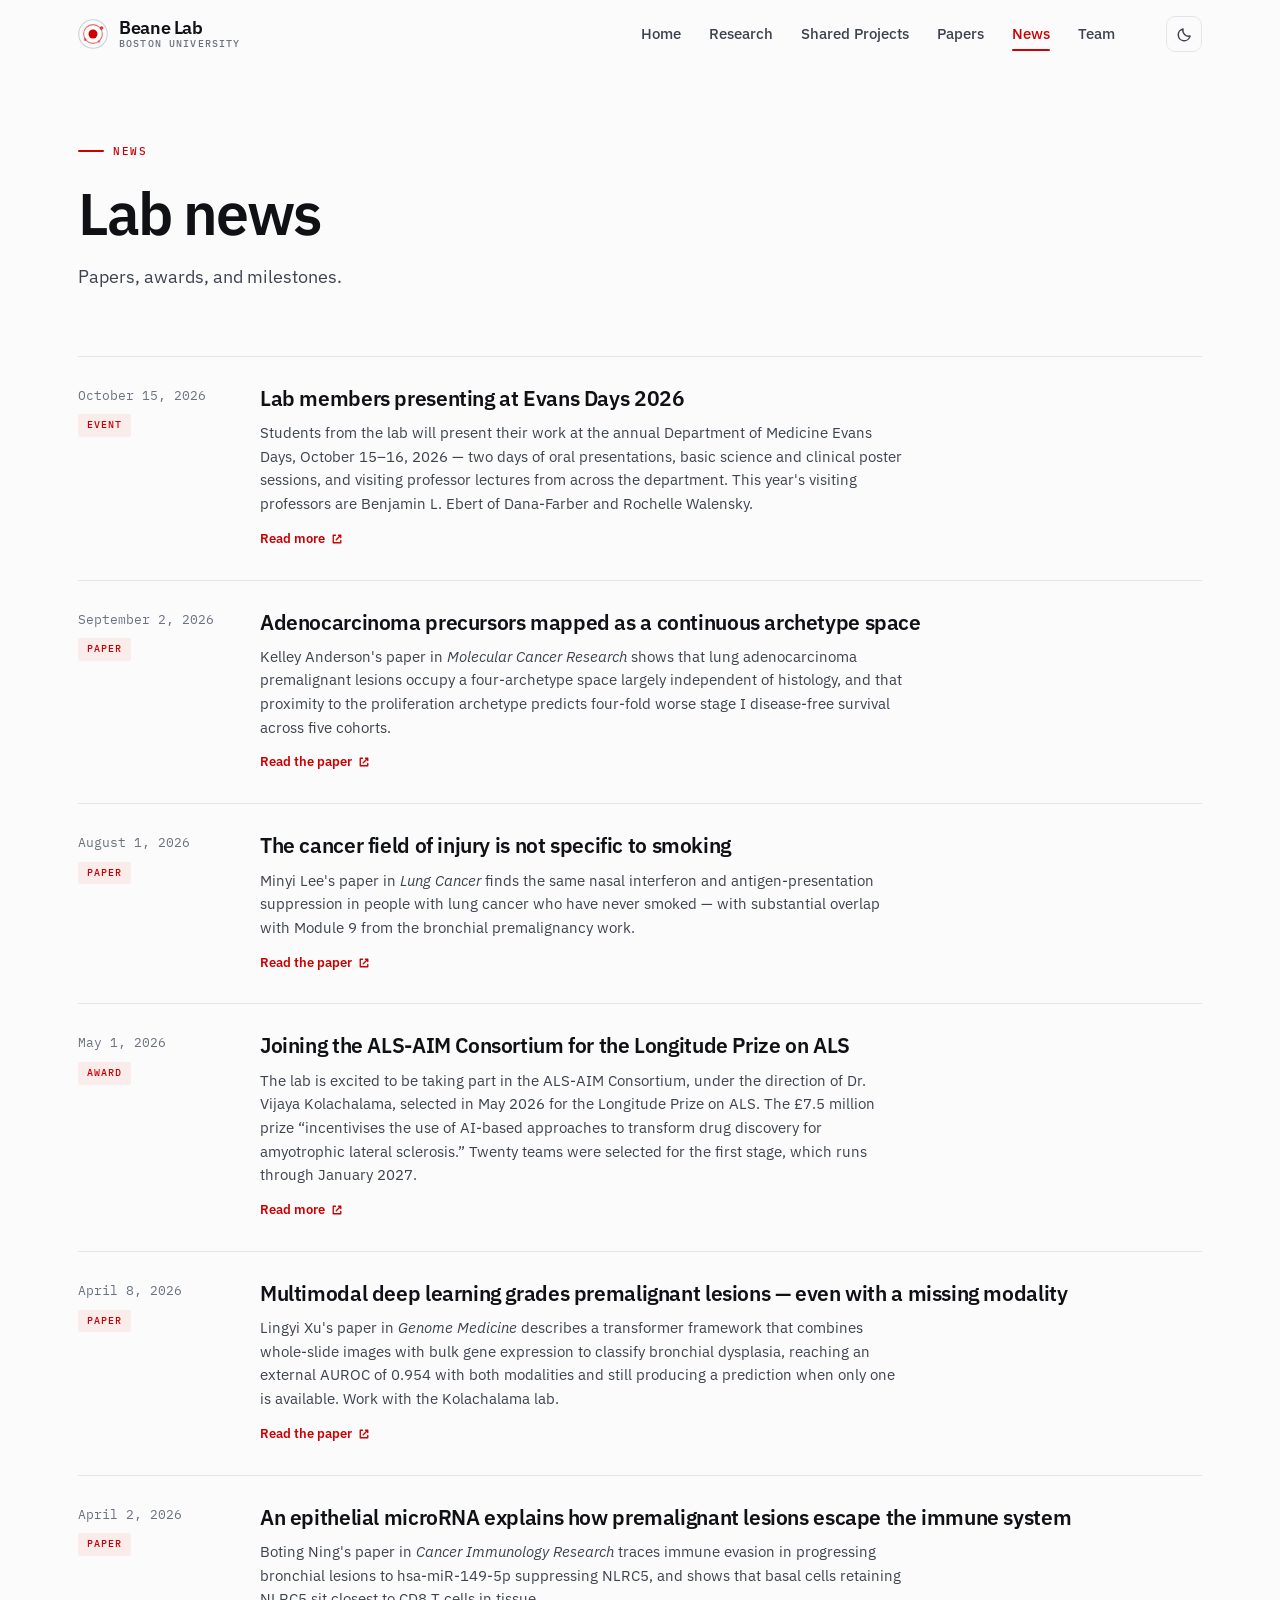
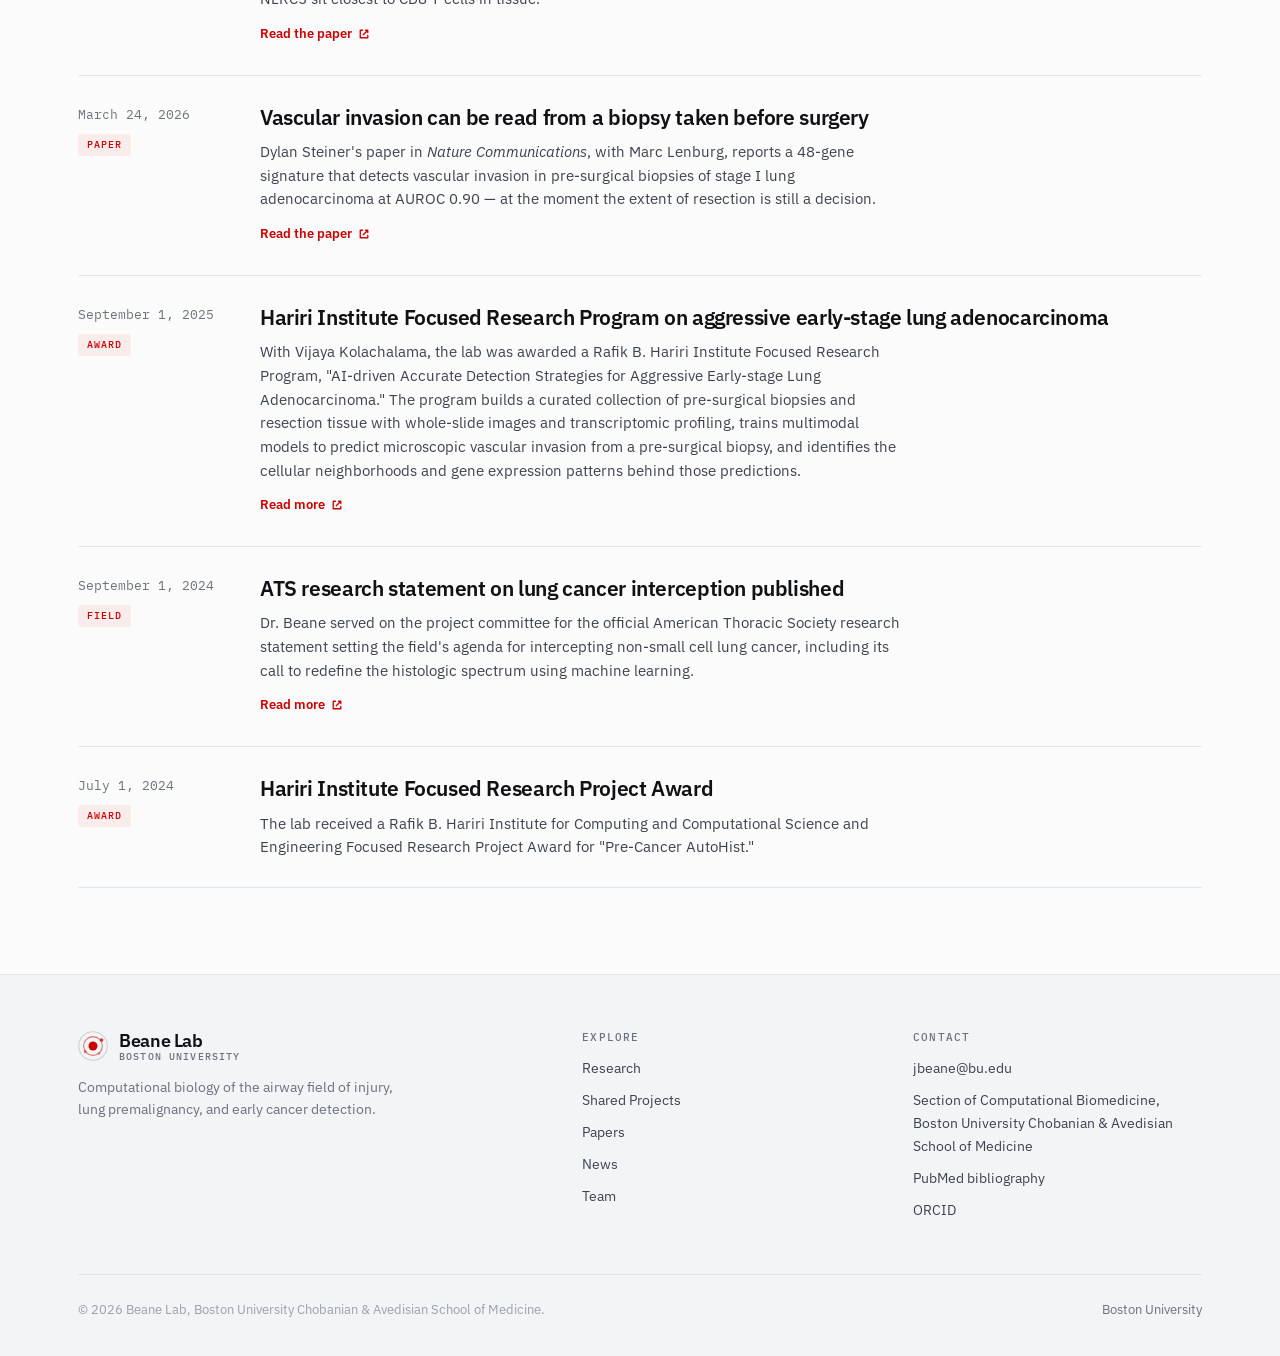
==== news.html @ b396442c "Initial Beane Lab website Static site: six pages (Home, Research, Shared Projects, Papers, News, Tea" ====
<!doctype html>
<html lang="en">
<head>
<meta charset="utf-8">
<meta name="viewport" content="width=device-width, initial-scale=1">
<title>News — Beane Lab</title>
<meta name="description" content="Papers, awards, and milestones from the Beane Lab at Boston University.">
<meta name="author" content="Jennifer Beane">
<meta property="og:title" content="News — Beane Lab">
<meta property="og:description" content="Papers, awards, and milestones from the Beane Lab at Boston University.">
<meta property="og:type" content="website">
<link rel="icon" href="data:image/svg+xml,%3Csvg xmlns='http://www.w3.org/2000/svg' viewBox='0 0 40 40'%3E%3Ccircle cx='20' cy='20' r='19' fill='%23CC0000'/%3E%3Ccircle cx='20' cy='20' r='9' fill='%23fff'/%3E%3C/svg%3E">
<link rel="preconnect" href="https://fonts.googleapis.com">
<link rel="preconnect" href="https://fonts.gstatic.com" crossorigin>
<link href="https://fonts.googleapis.com/css2?family=IBM+Plex+Mono:wght@400;500&family=IBM+Plex+Sans:ital,wght@0,400;0,500;0,600;0,700;1,400;1,600&display=swap" rel="stylesheet">
<link rel="stylesheet" href="assets/css/site.css">
<script>
/* set theme before first paint so there is no flash */
(function(){try{var t=localStorage.getItem('beane-theme');if(t==='dark'||t==='light')document.documentElement.setAttribute('data-theme',t);}catch(e){}})();
</script>
</head>
<body>
<main id="main" data-page="news"></main>
<script src="assets/js/data-site.js"></script>
<script src="assets/js/data-papers.js"></script>
<script src="assets/js/site.js"></script>
</body>
</html>
---- assets/css/site.css ----
/* ============================================================
   Beane Lab — stylesheet
   Boston University palette: BU Red #CC0000, Black #2D2926
   ============================================================ */

/* ---------- tokens ---------- */
:root {
  --paper:        #FBFBFC;
  --paper-2:      #F3F4F6;
  --paper-3:      #E6E8EB;
  --card:         #FFFFFF;
  --ink:          #0F1115;
  --ink-2:        #3D434D;
  --ink-3:        #6B727D;
  --ink-4:        #9AA1AB;
  --rule:         #E3E6E9;
  --rule-2:       #CBD0D6;

  --red:          #CC0000;
  --red-soft:     #FBECEC;
  --red-deep:     #A30000;
  --on-red:       #FFFFFF;

  --c-campbell:   #7340B8;
  --c-burks:      #44586E;
  --c-spira:      #1E5F79;
  --c-billatos:   #5A7A1E;
  --c-kola:       #2563C4;
  --c-mazzilli:   #0E7C6B;
  --c-lenburg:    #B4690E;
  --c-varelas:    #B02A7A;

  --font-display: 'IBM Plex Sans', -apple-system, BlinkMacSystemFont, 'Segoe UI', Helvetica, Arial, sans-serif;
  --font-body:    'IBM Plex Sans', -apple-system, BlinkMacSystemFont, 'Segoe UI', Helvetica, Arial, sans-serif;
  --font-mono:    'IBM Plex Mono', ui-monospace, 'SF Mono', Menlo, Consolas, monospace;

  --maxw:         1180px;
  --maxw-text:    680px;
  --radius:       3px;
  --radius-sm:    2px;

  --shadow-1: 0 1px 1px rgba(15,17,21,.04);
  --shadow-2: 0 1px 2px rgba(15,17,21,.06), 0 6px 18px rgba(15,17,21,.06);
  --shadow-3: 0 2px 6px rgba(15,17,21,.08), 0 18px 44px rgba(15,17,21,.10);

  --ease: cubic-bezier(.22,.61,.36,1);
}

:root:not([data-theme="light"]) {
  color-scheme: light;
}

@media (prefers-color-scheme: dark) {
  :root:not([data-theme="light"]) {
    --paper:    #0D0F12;
    --paper-2:  #14171B;
    --paper-3:  #1D2127;
    --card:     #13161A;
    --ink:      #EDEFF2;
    --ink-2:    #B4BAC3;
    --ink-3:    #858C96;
    --ink-4:    #5D646D;
    --rule:     #23272D;
    --rule-2:   #333941;

    --red:      #FF5A4D;
    --red-soft: #2A1513;
    --red-deep: #FF8578;
    --on-red:   #0D0F12;

    --c-campbell: #B695E8;
    --c-burks:    #9DB2C9;
    --c-spira:    #6FB3CE;
    --c-billatos: #A5C65A;
    --c-mazzilli: #3FC4AC;
    --c-kola:     #7FA6F5;
    --c-lenburg:  #E0A24A;
    --c-varelas:  #F07CB8;

    --shadow-1: 0 1px 2px rgba(0,0,0,.4), 0 2px 8px rgba(0,0,0,.3);
    --shadow-2: 0 2px 4px rgba(0,0,0,.45), 0 12px 32px rgba(0,0,0,.4);
    --shadow-3: 0 4px 10px rgba(0,0,0,.5), 0 24px 56px rgba(0,0,0,.5);
    color-scheme: dark;
  }
}

:root[data-theme="dark"] {
  --paper:    #0D0F12;
  --paper-2:  #14171B;
  --paper-3:  #1D2127;
  --card:     #13161A;
  --ink:      #EDEFF2;
  --ink-2:    #B4BAC3;
  --ink-3:    #858C96;
  --ink-4:    #5D646D;
  --rule:     #23272D;
  --rule-2:   #333941;
  --red:      #FF5A4D;
  --red-soft: #2A1513;
  --red-deep: #FF8578;
  --on-red:   #0D0F12;
  --c-campbell: #B695E8;
    --c-burks:    #9DB2C9;
    --c-spira:    #6FB3CE;
    --c-billatos: #A5C65A;
    --c-mazzilli: #3FC4AC;
  --c-kola:     #7FA6F5;
  --c-lenburg:  #E0A24A;
  --c-varelas:  #F07CB8;
  --shadow-1: 0 1px 2px rgba(0,0,0,.4), 0 2px 8px rgba(0,0,0,.3);
  --shadow-2: 0 2px 4px rgba(0,0,0,.45), 0 12px 32px rgba(0,0,0,.4);
  --shadow-3: 0 4px 10px rgba(0,0,0,.5), 0 24px 56px rgba(0,0,0,.5);
  color-scheme: dark;
}

/* ---------- reset ---------- */
*, *::before, *::after { box-sizing: border-box; }
html { -webkit-text-size-adjust: 100%; scroll-behavior: smooth; }
@media (prefers-reduced-motion: reduce) {
  html { scroll-behavior: auto; }
  *, *::before, *::after { animation-duration: .01ms !important; transition-duration: .01ms !important; }
}
body {
  margin: 0;
  background: var(--paper);
  color: var(--ink);
  font-family: var(--font-body);
  font-size: 16px;
  line-height: 1.65;
  -webkit-font-smoothing: antialiased;
  text-rendering: optimizeLegibility;
  overflow-x: hidden;
}
img { max-width: 100%; display: block; }
a { color: inherit; }
h1,h2,h3,h4 { margin: 0; font-weight: 600; line-height: 1.15; letter-spacing: -.015em; }
p { margin: 0 0 1em; }
::selection { background: var(--red); color: var(--on-red); }

.wrap { max-width: var(--maxw); margin: 0 auto; padding: 0 28px; }
@media (max-width: 640px) { .wrap { padding: 0 20px; } }

.skip {
  position: absolute; left: -9999px; top: 0; z-index: 999;
  background: var(--red); color: var(--on-red); padding: 12px 20px; border-radius: 0 0 8px 0;
}
.skip:focus { left: 0; }

/* ============================================================
   HEADER
   ============================================================ */
.site-head {
  position: sticky; top: 0; z-index: 100;
  background: color-mix(in srgb, var(--paper) 86%, transparent);
  backdrop-filter: saturate(1.6) blur(14px);
  -webkit-backdrop-filter: saturate(1.6) blur(14px);
  border-bottom: 1px solid transparent;
  transition: border-color .25s var(--ease), background .25s var(--ease);
}
.site-head.stuck { border-bottom-color: var(--rule); }
.head-in {
  max-width: var(--maxw); margin: 0 auto; padding: 0 28px;
  height: 68px; display: flex; align-items: center; gap: 28px;
}
@media (max-width: 640px) { .head-in { padding: 0 20px; height: 60px; } }

.brand { display: flex; align-items: center; gap: 11px; text-decoration: none; flex-shrink: 0; }
.brand-mark {
  width: 30px; height: 30px; flex-shrink: 0;
}
.brand-txt { display: flex; flex-direction: column; line-height: 1.1; }
.brand-txt b {
  font-family: var(--font-display); font-weight: 600; font-size: 18px;
  letter-spacing: -.02em; color: var(--ink);
}
.brand-txt span {
  font-family: var(--font-mono);
  font-size: 9.5px; letter-spacing: .12em; text-transform: uppercase;
  color: var(--ink-3); font-weight: 500; margin-top: 1px;
}

.nav { display: flex; gap: 2px; margin-left: auto; align-items: center; }
.nav a {
  text-decoration: none; color: var(--ink-2); font-size: 14.5px; font-weight: 500;
  padding: 8px 13px; border-radius: 7px; position: relative;
  transition: color .18s var(--ease), background .18s var(--ease);
}
.nav a:hover { color: var(--ink); background: var(--paper-2); }
.nav a.on { color: var(--red); }
.nav a.on::after {
  content: ''; position: absolute; left: 13px; right: 13px; bottom: 3px;
  height: 2px; background: var(--red); border-radius: 2px;
}

.head-tools { display: flex; align-items: center; gap: 6px; margin-left: 10px; }
.icon-btn {
  width: 36px; height: 36px; display: grid; place-items: center;
  border: 1px solid var(--rule); background: transparent; color: var(--ink-2);
  border-radius: 9px; cursor: pointer; padding: 0;
  transition: all .18s var(--ease);
}
.icon-btn:hover { border-color: var(--rule-2); color: var(--ink); background: var(--paper-2); }
.icon-btn svg { width: 17px; height: 17px; }
.nav-toggle { display: none; }

@media (max-width: 860px) {
  .nav {
    position: fixed; inset: 60px 0 auto 0;
    flex-direction: column; align-items: stretch; gap: 0;
    background: var(--paper); border-bottom: 1px solid var(--rule);
    padding: 10px 20px 20px; margin: 0;
    transform: translateY(-120%); transition: transform .3s var(--ease);
    box-shadow: var(--shadow-2);
  }
  .nav.open { transform: translateY(0); }
  .nav a { padding: 13px 8px; font-size: 16px; border-radius: 0; border-bottom: 1px solid var(--rule); }
  .nav a.on::after { display: none; }
  .nav-toggle { display: grid; }
  .head-tools { margin-left: auto; }
}

/* ============================================================
   HERO
   ============================================================ */
.hero { position: relative; padding: 92px 0 72px; overflow: hidden; }
.hero-bg {
  position: absolute; inset: 0; z-index: 0; pointer-events: none;
  opacity: .9;
}
.hero-bg svg { width: 100%; height: 100%; }
.hero .wrap { position: relative; z-index: 1; }

.eyebrow {
  display: inline-flex; align-items: center; gap: 9px;
  font-family: var(--font-mono);
  font-size: 11px; font-weight: 500; letter-spacing: .14em; text-transform: uppercase;
  color: var(--red); margin-bottom: 22px;
}
.eyebrow::before {
  content: ''; width: 26px; height: 2px; background: var(--red); border-radius: 2px;
}

.hero h1 {
  font-family: var(--font-display);
  font-size: clamp(2.6rem, 6.4vw, 4.4rem);
  font-weight: 600; line-height: 1.04; letter-spacing: -.042em;
  max-width: 15ch; margin-bottom: 26px;
}
.hero h1 em { font-style: italic; color: var(--red); }

.hero-lede {
  font-size: clamp(1.05rem, 1.9vw, 1.28rem);
  line-height: 1.6; color: var(--ink-2); max-width: 58ch; margin-bottom: 36px;
}
.hero-lede em { font-style: italic; color: var(--ink); font-weight: 500; }

.hero-cta { display: flex; flex-wrap: wrap; gap: 12px; }

.btn {
  display: inline-flex; align-items: center; gap: 9px;
  padding: 12px 22px; border-radius: 2px; text-decoration: none;
  font-size: 14.5px; font-weight: 600; letter-spacing: -.005em;
  border: 1px solid transparent; cursor: pointer;
  transition: all .2s var(--ease);
}
.btn svg { width: 15px; height: 15px; }
.btn-primary { background: var(--red); color: var(--on-red); }
.btn-primary:hover { background: var(--red-deep); transform: translateY(-1px); box-shadow: var(--shadow-2); }
.btn-ghost { background: transparent; color: var(--ink); border-color: var(--rule-2); }
.btn-ghost:hover { background: var(--paper-2); border-color: var(--ink-4); transform: translateY(-1px); }

/* stats strip */
.stats {
  display: grid; grid-template-columns: repeat(4, 1fr); gap: 1px;
  background: var(--rule); border: 1px solid var(--rule);
  border-radius: var(--radius); overflow: hidden; margin-top: 64px;
}
.stat { background: var(--paper); padding: 24px 22px; }
.stat b {
  display: block; font-family: var(--font-display); font-weight: 600;
  font-size: 2.3rem; line-height: 1; letter-spacing: -.03em; color: var(--red);
  margin-bottom: 9px;
}
.stat span { font-size: 13px; line-height: 1.45; color: var(--ink-3); display: block; }
@media (max-width: 860px) { .stats { grid-template-columns: repeat(2, 1fr); } }
@media (max-width: 420px) { .stats { grid-template-columns: 1fr; } }

/* ============================================================
   SECTIONS
   ============================================================ */
.section { padding: 86px 0; }
.section.alt { background: var(--paper-2); border-top: 1px solid var(--rule); border-bottom: 1px solid var(--rule); }
.section.tight { padding: 56px 0; }

.sec-head { margin-bottom: 44px; max-width: 70ch; }
.sec-head h2 {
  font-family: var(--font-display); font-weight: 600;
  font-size: clamp(1.7rem, 3vw, 2.2rem); letter-spacing: -.032em; line-height: 1.08;
  margin-bottom: 14px;
}
.sec-head p { color: var(--ink-2); font-size: 1.05rem; max-width: 62ch; margin: 0; }

.sec-head-row {
  display: flex; align-items: flex-end; justify-content: space-between;
  gap: 24px; margin-bottom: 40px; flex-wrap: wrap;
}
.sec-head-row .sec-head { margin-bottom: 0; }

.link-more {
  display: inline-flex; align-items: center; gap: 7px; text-decoration: none;
  font-size: 14.5px; font-weight: 600; color: var(--red); white-space: nowrap;
  border-bottom: 1px solid transparent; padding-bottom: 2px;
  transition: border-color .2s var(--ease), gap .2s var(--ease);
}
.link-more:hover { border-bottom-color: var(--red); gap: 11px; }
.link-more svg { width: 14px; height: 14px; }

.page-head { padding: 64px 0 20px; }
.page-head h1 {
  font-family: var(--font-display); font-weight: 600;
  font-size: clamp(2.4rem, 5.5vw, 3.7rem); letter-spacing: -.033em; line-height: 1.05;
  margin-bottom: 18px;
}
.page-head .lede { font-size: 1.12rem; color: var(--ink-2); max-width: 64ch; }

/* ============================================================
   RESEARCH
   ============================================================ */
.research-grid { display: grid; gap: 1px; background: var(--rule); border: 1px solid var(--rule); border-radius: var(--radius); overflow: hidden; }
.research-grid.cols-2 { grid-template-columns: 1fr 1fr; }
@media (max-width: 820px) { .research-grid.cols-2 { grid-template-columns: 1fr; } }

.rcard {
  background: var(--paper); padding: 34px 32px; text-decoration: none; color: inherit;
  display: flex; flex-direction: column; position: relative;
  transition: background .22s var(--ease);
}
.rcard:hover { background: var(--card); }
.rcard .num {
  font-family: var(--font-mono); font-size: 12px; font-weight: 500;
  color: var(--red); letter-spacing: .06em; margin-bottom: 16px;
}
.rcard h3 {
  font-family: var(--font-display); font-weight: 600; font-size: 1.55rem;
  letter-spacing: -.022em; line-height: 1.15; margin-bottom: 10px;
}
.rcard .kicker { font-size: 13px; color: var(--ink-3); margin-bottom: 14px; font-weight: 500; }
.rcard p { color: var(--ink-2); font-size: 14.8px; line-height: 1.6; margin: 0; }
.rcard .go {
  margin-top: 20px; font-size: 13.5px; font-weight: 600; color: var(--red);
  display: inline-flex; align-items: center; gap: 7px;
  transition: gap .2s var(--ease);
}
.rcard:hover .go { gap: 12px; }
.rcard .go svg { width: 13px; height: 13px; }

/* long-form research sections */
.thread {
  display: grid; grid-template-columns: 180px 1fr; gap: 48px;
  padding: 58px 0; border-top: 1px solid var(--rule);
}
.thread:first-of-type { border-top: 0; }
@media (max-width: 820px) { .thread { grid-template-columns: 1fr; gap: 20px; padding: 40px 0; } }

.thread-side { position: sticky; top: 100px; align-self: start; }
@media (max-width: 820px) { .thread-side { position: static; } }
.thread-num {
  font-family: var(--font-mono); font-size: 2.6rem; font-weight: 400;
  color: var(--rule-2); line-height: 1; letter-spacing: -.03em; margin-bottom: 10px;
}
.thread-kicker { font-size: 12.5px; color: var(--ink-3); line-height: 1.45; }

.thread-body h2 {
  font-family: var(--font-display); font-weight: 600;
  font-size: clamp(1.7rem, 3.2vw, 2.3rem); letter-spacing: -.026em; margin-bottom: 18px;
}
.thread-lede {
  font-size: 1.12rem; line-height: 1.6; color: var(--ink);
  padding-left: 20px; border-left: 3px solid var(--red); margin-bottom: 26px;
}
.thread-body p { color: var(--ink-2); max-width: var(--maxw-text); font-size: 15.6px; }
.thread-body strong { color: var(--ink); font-weight: 600; }

.anchors { margin-top: 26px; display: flex; flex-wrap: wrap; gap: 8px; }
.anchor-chip {
  font-size: 12.5px; padding: 5px 12px; border-radius: 2px;
  background: var(--paper-2); border: 1px solid var(--rule); color: var(--ink-2);
  font-weight: 500;
}

/* ============================================================
   SHARED PROJECTS — the collaboration map
   ============================================================ */
.map-shell {
  background: var(--card); border: 1px solid var(--rule); border-radius: var(--radius);
  padding: 20px; box-shadow: var(--shadow-1); margin-bottom: 44px;
  position: relative; overflow: hidden;
}
.map-scroll { overflow-x: auto; overflow-y: hidden; -webkit-overflow-scrolling: touch; }
.map-shell svg { width: 100%; height: auto; display: block; touch-action: manipulation; }
@media (max-width: 760px) { .map-shell svg { min-width: 720px; } .map-shell { padding: 14px; } }

.map-node-label { font-family: var(--font-body); font-weight: 600; font-size: 13px; }
.map-node-sub   { font-family: var(--font-body); font-weight: 500; font-size: 10px; }
.map-proj-label { font-family: var(--font-body); font-weight: 500; font-size: 11.5px; }

.map-link { transition: stroke-opacity .25s var(--ease), stroke-width .25s var(--ease); }
.map-person, .map-proj { cursor: pointer; }
.map-person circle, .map-proj rect { transition: all .25s var(--ease); }
.map-dim { opacity: .13; }
.map-hint {
  text-align: center; font-size: 12.5px; color: var(--ink-3);
  margin-top: 6px; padding-bottom: 4px;
}

/* filter chips */
.chips { display: flex; flex-wrap: wrap; gap: 9px; margin-bottom: 32px; }
.chip {
  display: inline-flex; align-items: center; gap: 8px;
  padding: 8px 16px 8px 12px; border-radius: 2px; cursor: pointer;
  border: 1px solid var(--rule-2); background: transparent; color: var(--ink-2);
  font-family: var(--font-body); font-size: 13.5px; font-weight: 500;
  transition: all .18s var(--ease);
}
.chip:hover { border-color: var(--ink-4); color: var(--ink); }
.chip .dot { width: 9px; height: 9px; border-radius: 50%; background: currentColor; flex-shrink: 0; }
.chip.on { background: var(--ink); color: var(--paper); border-color: var(--ink); }

/* project cards */
.proj-list { display: flex; flex-direction: column; gap: 22px; }
.proj {
  background: var(--card); border: 1px solid var(--rule); border-radius: var(--radius);
  overflow: hidden; box-shadow: var(--shadow-1);
  transition: box-shadow .25s var(--ease), transform .25s var(--ease), opacity .25s var(--ease);
}
.proj:hover { box-shadow: var(--shadow-2); }
.proj.hide { display: none; }

.proj-bar { height: 4px; display: flex; }
.proj-bar i { flex: 1; display: block; }

.proj-top { padding: 28px 30px 0; }
@media (max-width: 640px) { .proj-top { padding: 24px 20px 0; } }

.proj-meta { display: flex; align-items: center; gap: 12px; flex-wrap: wrap; margin-bottom: 12px; }
.proj-status {
  font-size: 10.5px; font-weight: 700; letter-spacing: .1em; text-transform: uppercase;
  color: var(--c-mazzilli); background: color-mix(in srgb, var(--c-mazzilli) 12%, transparent);
  padding: 4px 10px; border-radius: 2px;
}
.proj-sub { font-size: 12.5px; color: var(--ink-3); font-weight: 500; }

.proj h3 {
  font-family: var(--font-display); font-weight: 600; font-size: 1.72rem;
  letter-spacing: -.024em; line-height: 1.14; margin-bottom: 14px;
}
.proj-lede { color: var(--ink-2); font-size: 15.4px; line-height: 1.62; max-width: 70ch; }

.proj-people { display: flex; flex-wrap: wrap; gap: 7px; margin: 18px 0 4px; }
.person-tag {
  display: inline-flex; align-items: center; gap: 7px;
  font-size: 12.5px; font-weight: 600; padding: 5px 12px 5px 9px;
  border-radius: 2px; border: 1px solid currentColor;
}
.person-tag .dot { width: 8px; height: 8px; border-radius: 50%; background: currentColor; }

/* the "who brings what" braid */
.split { margin: 26px 0 0; border-top: 1px solid var(--rule); }
.split-row {
  display: grid; grid-template-columns: 190px 1fr; gap: 20px;
  padding: 15px 0; border-bottom: 1px solid var(--rule);
  align-items: start;
}
.split-row:last-child { border-bottom: 0; }
@media (max-width: 640px) { .split-row { grid-template-columns: 1fr; gap: 5px; } }
.split-who {
  display: flex; align-items: center; gap: 9px;
  font-size: 13.5px; font-weight: 600;
}
.split-who .bar { width: 3px; height: 17px; border-radius: 3px; background: currentColor; flex-shrink: 0; }
.split-what { font-size: 14.2px; color: var(--ink-2); line-height: 1.55; }

/* expandable detail */
.proj-more {
  display: grid; grid-template-rows: 0fr;
  transition: grid-template-rows .35s var(--ease);
}
.proj.open .proj-more { grid-template-rows: 1fr; }
.proj-more > div { overflow: hidden; }
.proj-more-in { padding: 4px 30px 28px; }
@media (max-width: 640px) { .proj-more-in { padding: 4px 20px 24px; } }

.why {
  background: var(--paper-2); border-left: 3px solid var(--red);
  padding: 16px 20px; border-radius: 0 var(--radius-sm) var(--radius-sm) 0;
  font-size: 14.6px; line-height: 1.6; color: var(--ink-2); margin: 20px 0 24px;
}
.why b {
  display: block; font-size: 10.5px; letter-spacing: .11em; text-transform: uppercase;
  color: var(--red); margin-bottom: 7px; font-weight: 700;
}

.detail-grid { display: grid; grid-template-columns: 1fr 1fr; gap: 28px; }
@media (max-width: 760px) { .detail-grid { grid-template-columns: 1fr; gap: 22px; } }
.detail-col h4 {
  font-size: 10.5px; letter-spacing: .11em; text-transform: uppercase;
  color: var(--ink-3); margin-bottom: 12px; font-weight: 700;
}
.detail-col ul { margin: 0; padding: 0; list-style: none; }
.detail-col li {
  font-size: 13.6px; color: var(--ink-2); line-height: 1.5;
  padding: 7px 0 7px 18px; position: relative; border-bottom: 1px solid var(--rule);
}
.detail-col li:last-child { border-bottom: 0; }
.detail-col li::before {
  content: ''; position: absolute; left: 0; top: 15px;
  width: 6px; height: 1px; background: var(--ink-4);
}
.acc-chips { display: flex; flex-wrap: wrap; gap: 7px; }
.acc {
  font-family: var(--font-mono); font-size: 11.5px; padding: 4px 10px;
  background: var(--paper-2); border: 1px solid var(--rule); border-radius: 6px;
  color: var(--ink-2);
}

.proj-papers { margin-top: 26px; }
.proj-papers h4 {
  font-size: 10.5px; letter-spacing: .11em; text-transform: uppercase;
  color: var(--ink-3); margin-bottom: 12px; font-weight: 700;
}

.proj-foot {
  padding: 0 30px 24px; display: flex; align-items: center; gap: 14px; flex-wrap: wrap;
}
@media (max-width: 640px) { .proj-foot { padding: 0 20px 22px; } }
.toggle-btn {
  display: inline-flex; align-items: center; gap: 8px;
  background: transparent; border: 1px solid var(--rule-2); color: var(--ink-2);
  font-family: var(--font-body); font-size: 13.5px; font-weight: 600;
  padding: 9px 17px; border-radius: 2px; cursor: pointer;
  transition: all .18s var(--ease);
}
.toggle-btn:hover { border-color: var(--ink-4); color: var(--ink); background: var(--paper-2); }
.toggle-btn svg { width: 13px; height: 13px; transition: transform .3s var(--ease); }
.proj.open .toggle-btn svg { transform: rotate(180deg); }
.proj-count { font-size: 12.5px; color: var(--ink-3); }

/* ============================================================
   PAPERS
   ============================================================ */
.paper-tools {
  display: flex; gap: 12px; flex-wrap: wrap; align-items: center;
  margin-bottom: 26px;
}
.search-box {
  position: relative; flex: 1; min-width: 240px;
}
.search-box svg {
  position: absolute; left: 14px; top: 50%; transform: translateY(-50%);
  width: 16px; height: 16px; color: var(--ink-4); pointer-events: none;
}
.search-box input {
  width: 100%; padding: 11px 15px 11px 40px;
  border: 1px solid var(--rule-2); border-radius: 2px;
  background: var(--card); color: var(--ink);
  font-family: var(--font-body); font-size: 14.5px;
  transition: border-color .18s var(--ease), box-shadow .18s var(--ease);
}
.search-box input:focus {
  outline: none; border-color: var(--red);
  box-shadow: 0 0 0 3px color-mix(in srgb, var(--red) 15%, transparent);
}
.search-box input::placeholder { color: var(--ink-4); }

.paper-list { border-top: 1px solid var(--rule); }
.yr-head {
  font-family: var(--font-mono); font-size: .95rem; font-weight: 500;
  color: var(--ink-3); padding: 26px 0 10px; letter-spacing: -.01em;
}
.paper {
  display: block; padding: 20px 0; border-bottom: 1px solid var(--rule);
  text-decoration: none; color: inherit; position: relative;
  transition: background .18s var(--ease);
}
.paper:hover { background: color-mix(in srgb, var(--paper-2) 60%, transparent); }
.paper.hide { display: none; }

.paper-badges { display: flex; gap: 7px; flex-wrap: wrap; margin-bottom: 8px; align-items: center; }
.badge {
  font-size: 10px; font-weight: 700; letter-spacing: .09em; text-transform: uppercase;
  padding: 3px 8px; border-radius: 5px;
}
.badge-first  { background: var(--red); color: var(--on-red); }
.badge-senior { background: var(--ink); color: var(--paper); }
.badge-pre    { background: var(--paper-3); color: var(--ink-3); }
.badge-tag    { background: transparent; color: var(--ink-3); border: 1px solid var(--rule-2); font-weight: 600; }

.paper h3 {
  font-family: var(--font-display); font-weight: 600; font-size: 1.22rem;
  line-height: 1.28; letter-spacing: -.016em; margin-bottom: 7px;
  transition: color .18s var(--ease);
}
.paper:hover h3 { color: var(--red); }
.paper .authors { font-size: 13.4px; color: var(--ink-3); margin-bottom: 7px; }
.paper .venue { font-size: 13.4px; color: var(--ink-2); margin-bottom: 9px; }
.paper .venue i { font-style: italic; }
.paper .note {
  font-size: 14.2px; color: var(--ink-2); line-height: 1.55;
  padding-left: 15px; border-left: 2px solid var(--rule-2); max-width: 78ch;
}
.paper:hover .note { border-left-color: var(--red); }

.empty {
  padding: 60px 20px; text-align: center; color: var(--ink-3); font-size: 15px;
}

/* compact paper rows (inside project cards / home) */
.mini-papers { display: flex; flex-direction: column; }
.mini-paper {
  display: flex; gap: 14px; padding: 11px 0; border-top: 1px solid var(--rule);
  text-decoration: none; color: inherit; align-items: baseline;
  transition: padding-left .2s var(--ease);
}
.mini-paper:hover { padding-left: 6px; }
.mini-paper .my { font-family: var(--font-mono); font-size: 12px; color: var(--ink-4); flex-shrink: 0; width: 34px; }
.mini-paper .mt { font-size: 14.2px; line-height: 1.45; color: var(--ink); }
.mini-paper:hover .mt { color: var(--red); }
.mini-paper .mj { font-size: 12.6px; color: var(--ink-3); font-style: italic; }

/* featured papers on home */
.feat-grid { display: grid; grid-template-columns: repeat(3, 1fr); gap: 20px; }
@media (max-width: 920px) { .feat-grid { grid-template-columns: repeat(2, 1fr); } }
@media (max-width: 600px) { .feat-grid { grid-template-columns: 1fr; } }
.feat {
  background: var(--card); border: 1px solid var(--rule); border-radius: var(--radius);
  padding: 24px 24px 22px; text-decoration: none; color: inherit;
  display: flex; flex-direction: column;
  transition: transform .22s var(--ease), box-shadow .22s var(--ease), border-color .22s var(--ease);
}
.feat:hover { transform: translateY(-3px); box-shadow: var(--shadow-2); border-color: var(--rule-2); }
.feat .fy { font-family: var(--font-mono); font-size: 11.5px; color: var(--red); margin-bottom: 12px; letter-spacing: .05em; }
.feat h3 {
  font-family: var(--font-display); font-weight: 600; font-size: 1.16rem;
  line-height: 1.28; letter-spacing: -.016em; margin-bottom: 10px;
}
.feat .fj { font-size: 12.8px; color: var(--ink-3); font-style: italic; margin-bottom: 12px; }
.feat .fn { font-size: 13.8px; color: var(--ink-2); line-height: 1.55; margin: 0; }

/* ============================================================
   NEWS
   ============================================================ */
.news-list { border-top: 1px solid var(--rule); }
.news-item {
  display: grid; grid-template-columns: 150px 1fr; gap: 32px;
  padding: 28px 0; border-bottom: 1px solid var(--rule);
}
@media (max-width: 760px) { .news-item { grid-template-columns: 1fr; gap: 10px; padding: 24px 0; } }
.news-when { display: flex; flex-direction: column; gap: 9px; align-items: flex-start; }
.news-date { font-family: var(--font-mono); font-size: 12.5px; color: var(--ink-3); }
.news-tag {
  font-size: 10px; font-weight: 700; letter-spacing: .1em; text-transform: uppercase;
  padding: 3px 9px; border-radius: 5px; background: var(--red-soft); color: var(--red);
}
.news-body h3 {
  font-family: var(--font-display); font-weight: 600; font-size: 1.32rem;
  line-height: 1.24; letter-spacing: -.018em; margin-bottom: 10px;
}
.news-body p { color: var(--ink-2); font-size: 14.8px; line-height: 1.6; margin: 0; max-width: 72ch; }
.news-body a.nlink {
  display: inline-flex; align-items: center; gap: 6px; margin-top: 12px;
  font-size: 13.3px; font-weight: 600; color: var(--red); text-decoration: none;
  border-bottom: 1px solid transparent; padding-bottom: 1px;
}
.news-body a.nlink:hover { border-bottom-color: var(--red); }
.news-body a.nlink svg { width: 12px; height: 12px; }

/* ============================================================
   TEAM
   ============================================================ */
.pi-block {
  display: grid; grid-template-columns: 300px 1fr; gap: 48px; align-items: start;
  padding-bottom: 54px; border-bottom: 1px solid var(--rule); margin-bottom: 54px;
}
@media (max-width: 820px) { .pi-block { grid-template-columns: 1fr; gap: 28px; } }
.pi-photo {
  width: 100%; aspect-ratio: 454/560; object-fit: cover; object-position: center top;
  border-radius: var(--radius); background: var(--paper-3); box-shadow: var(--shadow-2);
}
.pi-photo-ph {
  width: 100%; aspect-ratio: 454/560; border-radius: var(--radius);
  background: linear-gradient(145deg, var(--paper-3), var(--paper-2));
  display: grid; place-items: center; color: var(--ink-4); font-size: 13px;
  border: 1px solid var(--rule);
}
.pi-info h2 {
  font-family: var(--font-display); font-weight: 600; font-size: 2.1rem;
  letter-spacing: -.028em; margin-bottom: 8px;
}
.pi-role { color: var(--red); font-weight: 600; font-size: 14.5px; margin-bottom: 14px; }
.pi-titles { font-size: 14px; color: var(--ink-3); line-height: 1.55; margin-bottom: 22px; }
.pi-info p.bio { color: var(--ink-2); font-size: 15.4px; line-height: 1.68; max-width: 68ch; }
.pi-links { display: flex; flex-wrap: wrap; gap: 10px; margin-top: 22px; }

.team-grid { display: grid; grid-template-columns: repeat(4, 1fr); gap: 1px; background: var(--rule); border: 1px solid var(--rule); border-radius: var(--radius); overflow: hidden; }
@media (max-width: 980px) { .team-grid { grid-template-columns: repeat(3, 1fr); } }
@media (max-width: 720px) { .team-grid { grid-template-columns: repeat(2, 1fr); } }
@media (max-width: 440px) { .team-grid { grid-template-columns: 1fr; } }
.member { background: var(--paper); padding: 26px 22px; transition: background .2s var(--ease); }
.member:hover { background: var(--card); }
.member .avatar {
  width: 48px; height: 48px; border-radius: 50%; margin-bottom: 15px;
  display: grid; place-items: center;
  font-family: var(--font-display); font-size: 17px; font-weight: 500;
  background: var(--red-soft); color: var(--red);
}
.member h3 { font-size: 15.5px; font-weight: 600; letter-spacing: -.01em; margin-bottom: 4px; }
.member .mrole { font-size: 12.5px; color: var(--red); font-weight: 600; margin-bottom: 9px; }
.member .mfocus { font-size: 13px; color: var(--ink-3); line-height: 1.5; }

.alumni-list { display: flex; flex-wrap: wrap; gap: 9px; }
.alum {
  font-size: 13.5px; padding: 7px 15px; border-radius: 2px;
  background: var(--paper-2); border: 1px solid var(--rule); color: var(--ink-2);
}

/* ============================================================
   FUNDERS + FOOTER
   ============================================================ */
.funders { display: flex; flex-wrap: wrap; gap: 10px; }
.funder {
  font-size: 13.5px; padding: 9px 17px; border-radius: 2px;
  border: 1px solid var(--rule); color: var(--ink-2); background: var(--card);
}

.site-foot {
  border-top: 1px solid var(--rule); background: var(--paper-2);
  padding: 56px 0 36px; margin-top: 0;
}
.foot-grid { display: grid; grid-template-columns: 1.6fr 1fr 1fr; gap: 42px; margin-bottom: 42px; }
@media (max-width: 760px) { .foot-grid { grid-template-columns: 1fr; gap: 30px; } }
.foot-brand .brand { margin-bottom: 14px; }
.foot-brand p { font-size: 13.8px; color: var(--ink-3); line-height: 1.6; max-width: 42ch; margin: 0; }
.foot-col h4 {
  font-size: 10.5px; letter-spacing: .11em; text-transform: uppercase;
  color: var(--ink-3); margin-bottom: 14px; font-weight: 700;
}
.foot-col a, .foot-col p {
  display: block; font-size: 14px; color: var(--ink-2); text-decoration: none;
  margin-bottom: 9px; transition: color .18s var(--ease);
}
.foot-col a:hover { color: var(--red); }
.foot-bot {
  border-top: 1px solid var(--rule); padding-top: 24px;
  display: flex; justify-content: space-between; gap: 18px; flex-wrap: wrap;
  font-size: 12.8px; color: var(--ink-4);
}
.foot-bot a { color: var(--ink-3); text-decoration: none; }
.foot-bot a:hover { color: var(--red); }

/* ---------- reveal on scroll ---------- */
.rv { opacity: 0; transform: translateY(16px); transition: opacity .6s var(--ease), transform .6s var(--ease); }
.rv.in { opacity: 1; transform: none; }
@media (prefers-reduced-motion: reduce) { .rv { opacity: 1; transform: none; } }

/* ---------- utility ---------- */
.note-box {
  background: var(--red-soft); border: 1px solid color-mix(in srgb, var(--red) 25%, transparent);
  border-radius: var(--radius-sm); padding: 14px 18px; font-size: 13.8px;
  color: var(--ink-2); line-height: 1.55; margin-bottom: 28px;
}
.note-box b { color: var(--red); }

/* map hint: swap wording on small screens */
.hint-narrow { display: none; }
@media (max-width: 760px) {
  .hint-wide { display: none; }
  .hint-narrow { display: inline; }
}

/* ============================================================
   Additions: BU framing, collaborator links, map captions
   ============================================================ */
.page-head .lede-note {
  font-size: 14.6px; line-height: 1.6; color: var(--ink-2);
  max-width: 62ch; margin-top: 16px; padding: 13px 16px;
  background: var(--paper-2); border-left: 2px solid var(--red);
}
.page-head .lede-note strong { color: var(--ink); font-weight: 600; }

.person-tag { text-decoration: none; }
.person-tag.is-link svg { width: 10px; height: 10px; opacity: .6; margin-left: 1px; }
.person-tag.is-link { transition: background .16s var(--ease); }
.person-tag.is-link:hover { background: color-mix(in srgb, currentColor 10%, transparent); }
.person-tag.is-link:hover svg { opacity: 1; }

.map-caption {
  font-family: var(--font-mono); font-size: 9.5px;
  letter-spacing: .13em; font-weight: 500;
}

/* sharper, more technical chrome */
.badge { border-radius: 2px; font-family: var(--font-mono); font-weight: 500; letter-spacing: .07em; }
.acc { border-radius: 2px; }
.news-tag { border-radius: 2px; font-family: var(--font-mono); font-weight: 500; }
.proj-status { font-family: var(--font-mono); font-weight: 500; }
.detail-col h4, .proj-papers h4, .foot-col h4, .why b {
  font-family: var(--font-mono); font-weight: 500;
}
.rcard .num, .feat .fy, .news-date, .mini-paper .my { font-family: var(--font-mono); }
.member .avatar { font-family: var(--font-mono); font-size: 14px; border-radius: 2px; }

.badge-consortium { background: var(--paper-3); color: var(--ink-2); }

/* ---------- team: members + alumni ---------- */
.member .mjoint { font-size: 12.5px; font-weight: 500; margin-bottom: 8px; line-height: 1.4; }
.member .mjoint a { text-decoration: none; border-bottom: 1px solid currentColor; }
.member .memail {
  font-family: var(--font-mono); font-size: 11.5px; color: var(--ink-3);
  text-decoration: none; word-break: break-all;
}
.member .memail:hover { color: var(--red); }

.alumni-table { border-top: 1px solid var(--rule); }
.alum-row {
  display: grid; grid-template-columns: 96px minmax(0,1.1fr) minmax(0,1.4fr);
  gap: 20px; padding: 13px 0; border-bottom: 1px solid var(--rule);
  align-items: baseline;
}
.alum-row:hover { background: color-mix(in srgb, var(--paper-2) 60%, transparent); }
.alum-when { font-family: var(--font-mono); font-size: 12px; color: var(--ink-4); white-space: nowrap; }
.alum-who b { display: block; font-size: 14.6px; font-weight: 600; color: var(--ink); }
.alum-who span { display: block; font-size: 12.6px; color: var(--ink-3); margin-top: 2px; }
.alum-now { font-size: 13.6px; color: var(--ink-2); line-height: 1.5; }
@media (max-width: 760px) {
  .alum-row { grid-template-columns: 1fr; gap: 3px; padding: 15px 0; }
  .alum-when { order: -1; }
}

/* keep the PI headshot from going full-bleed once the layout stacks */
@media (max-width: 820px) {
  .pi-photo, .pi-photo-ph { max-width: 260px; }
}

.news-tag.is-upcoming { background: var(--ink); color: var(--paper); }
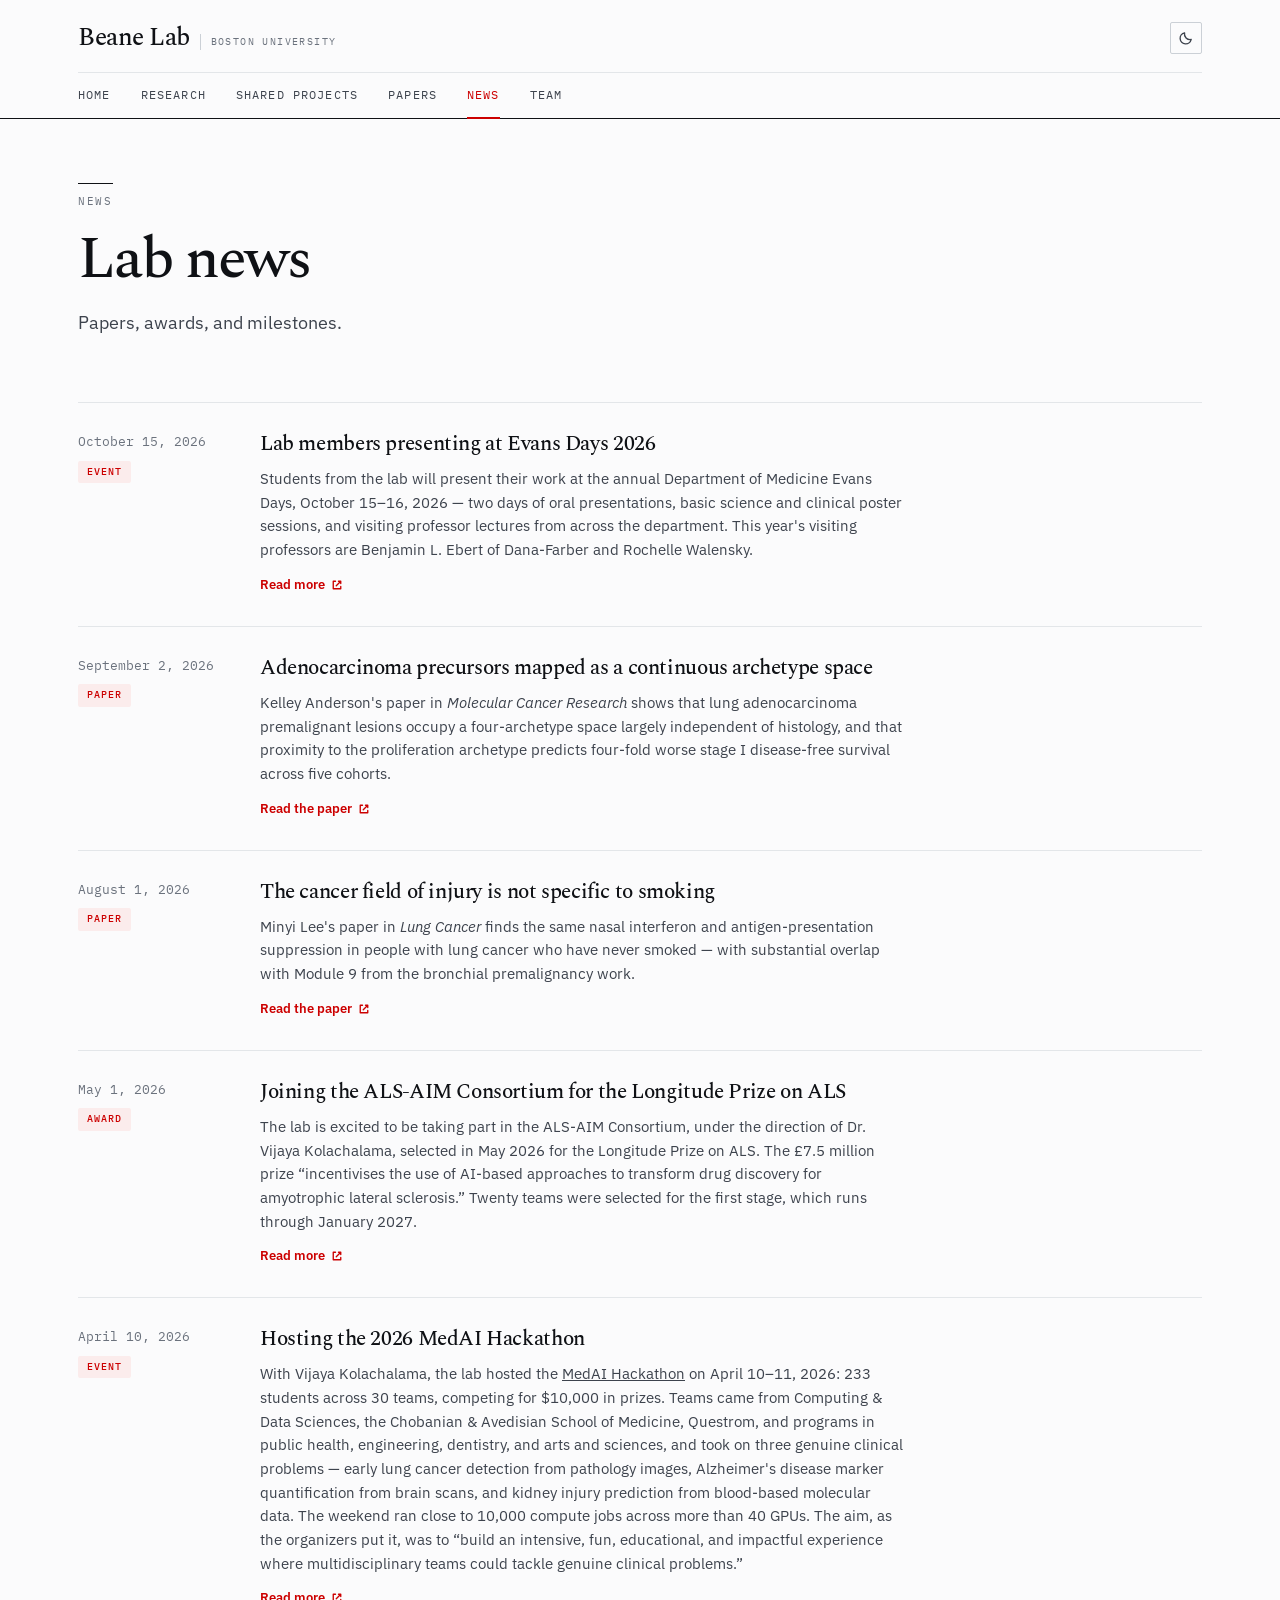
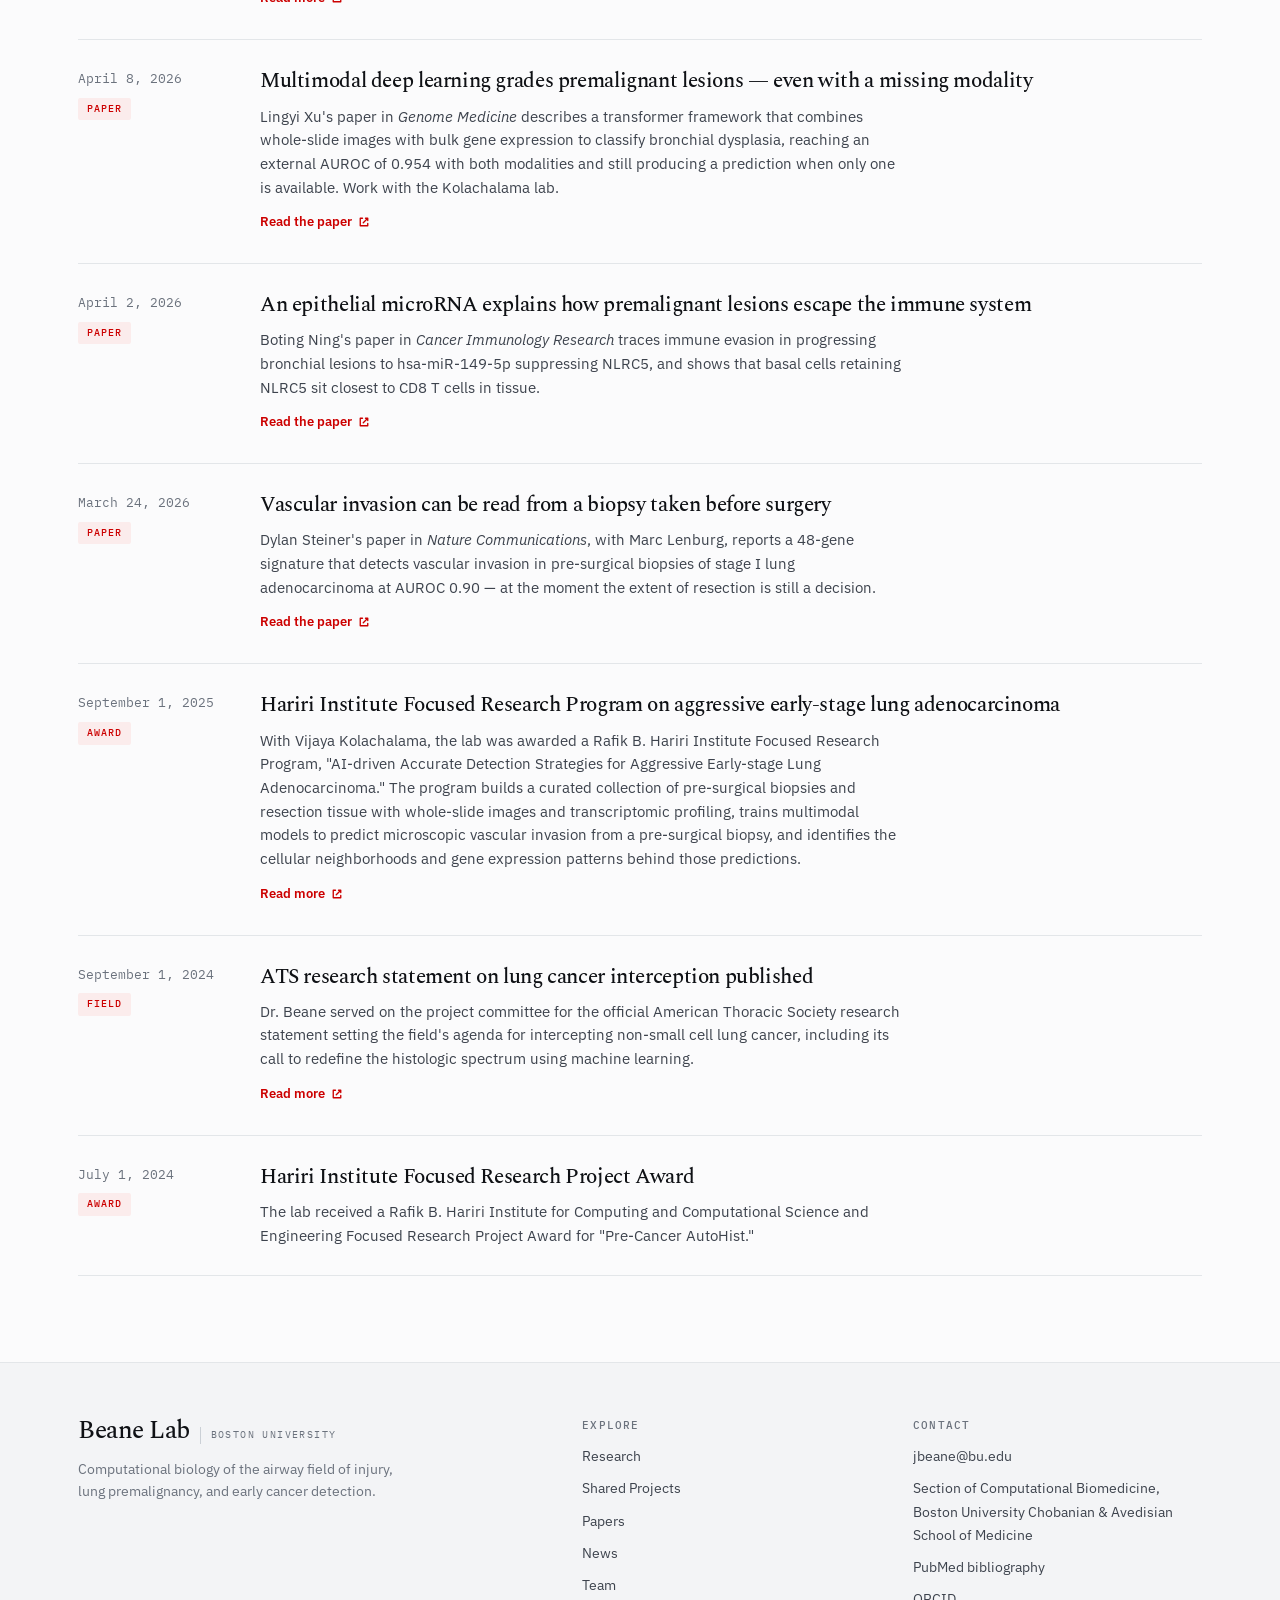
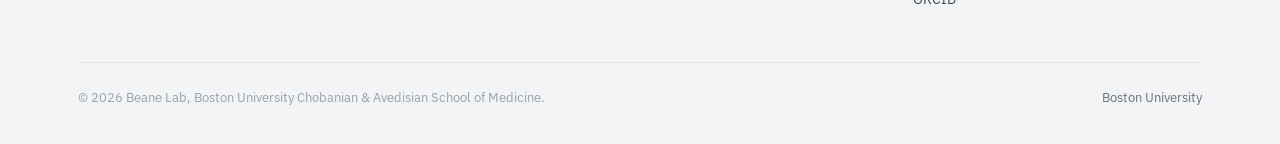
==== commit 02550fa8: "Redesign away from the reference site's visual formula The hero was structurally identical to vkola-" ====
--- a/news.html
+++ b/news.html
@@ -12,7 +12,7 @@
 <link rel="icon" href="data:image/svg+xml,%3Csvg xmlns='http://www.w3.org/2000/svg' viewBox='0 0 40 40'%3E%3Ccircle cx='20' cy='20' r='19' fill='%23CC0000'/%3E%3Ccircle cx='20' cy='20' r='9' fill='%23fff'/%3E%3C/svg%3E">
 <link rel="preconnect" href="https://fonts.googleapis.com">
 <link rel="preconnect" href="https://fonts.gstatic.com" crossorigin>
-<link href="https://fonts.googleapis.com/css2?family=IBM+Plex+Mono:wght@400;500&family=IBM+Plex+Sans:ital,wght@0,400;0,500;0,600;0,700;1,400;1,600&display=swap" rel="stylesheet">
+<link href="https://fonts.googleapis.com/css2?family=IBM+Plex+Mono:wght@400;500&family=IBM+Plex+Sans:wght@400;500;600&family=Spectral:ital,wght@0,400;0,500;0,600;1,400;1,500&display=swap" rel="stylesheet">
 <link rel="stylesheet" href="assets/css/site.css">
 <script>
 /* set theme before first paint so there is no flash */
--- a/assets/css/site.css
+++ b/assets/css/site.css
@@ -30,7 +30,7 @@
   --c-lenburg:    #B4690E;
   --c-varelas:    #B02A7A;
 
-  --font-display: 'IBM Plex Sans', -apple-system, BlinkMacSystemFont, 'Segoe UI', Helvetica, Arial, sans-serif;
+  --font-display: 'Spectral', Georgia, 'Times New Roman', serif;
   --font-body:    'IBM Plex Sans', -apple-system, BlinkMacSystemFont, 'Segoe UI', Helvetica, Arial, sans-serif;
   --font-mono:    'IBM Plex Mono', ui-monospace, 'SF Mono', Menlo, Consolas, monospace;
 
@@ -147,143 +147,114 @@
 .skip:focus { left: 0; }
 
 /* ============================================================
-   HEADER
-   ============================================================ */
-.site-head {
-  position: sticky; top: 0; z-index: 100;
-  background: color-mix(in srgb, var(--paper) 86%, transparent);
-  backdrop-filter: saturate(1.6) blur(14px);
-  -webkit-backdrop-filter: saturate(1.6) blur(14px);
-  border-bottom: 1px solid transparent;
-  transition: border-color .25s var(--ease), background .25s var(--ease);
-}
-.site-head.stuck { border-bottom-color: var(--rule); }
-.head-in {
-  max-width: var(--maxw); margin: 0 auto; padding: 0 28px;
-  height: 68px; display: flex; align-items: center; gap: 28px;
-}
-@media (max-width: 640px) { .head-in { padding: 0 20px; height: 60px; } }
-
-.brand { display: flex; align-items: center; gap: 11px; text-decoration: none; flex-shrink: 0; }
-.brand-mark {
-  width: 30px; height: 30px; flex-shrink: 0;
-}
-.brand-txt { display: flex; flex-direction: column; line-height: 1.1; }
+   MASTHEAD  — two-row, non-sticky, journal-style
+   ============================================================ */
+.site-head { background: var(--paper); border-bottom: 1px solid var(--ink); }
+.head-in { max-width: var(--maxw); margin: 0 auto; padding: 0 28px; }
+@media (max-width: 640px) { .head-in { padding: 0 20px; } }
+
+.head-top {
+  display: flex; align-items: center; justify-content: space-between;
+  gap: 20px; padding: 22px 0 18px;
+}
+.brand { display: flex; align-items: baseline; gap: 10px; text-decoration: none; flex-shrink: 0; }
+.brand-mark { display: none; }
+.brand-txt { display: flex; align-items: baseline; gap: 10px; flex-wrap: wrap; }
 .brand-txt b {
-  font-family: var(--font-display); font-weight: 600; font-size: 18px;
-  letter-spacing: -.02em; color: var(--ink);
+  font-family: var(--font-display); font-weight: 500; font-size: 25px;
+  letter-spacing: -.02em; color: var(--ink); line-height: 1;
 }
 .brand-txt span {
-  font-family: var(--font-mono);
-  font-size: 9.5px; letter-spacing: .12em; text-transform: uppercase;
-  color: var(--ink-3); font-weight: 500; margin-top: 1px;
-}
-
-.nav { display: flex; gap: 2px; margin-left: auto; align-items: center; }
+  font-family: var(--font-mono); font-size: 10px; letter-spacing: .14em;
+  text-transform: uppercase; color: var(--ink-3); font-weight: 400;
+  padding-left: 10px; border-left: 1px solid var(--rule-2);
+}
+
+.head-nav { border-top: 1px solid var(--rule); }
+.nav { display: flex; gap: 0; flex-wrap: wrap; }
 .nav a {
-  text-decoration: none; color: var(--ink-2); font-size: 14.5px; font-weight: 500;
-  padding: 8px 13px; border-radius: 7px; position: relative;
-  transition: color .18s var(--ease), background .18s var(--ease);
-}
-.nav a:hover { color: var(--ink); background: var(--paper-2); }
+  text-decoration: none; color: var(--ink-2);
+  font-family: var(--font-mono); font-size: 11.5px; font-weight: 400;
+  letter-spacing: .1em; text-transform: uppercase;
+  padding: 13px 0; margin-right: 30px; position: relative;
+  transition: color .18s var(--ease);
+}
+.nav a:last-child { margin-right: 0; }
+.nav a:hover { color: var(--ink); }
 .nav a.on { color: var(--red); }
 .nav a.on::after {
-  content: ''; position: absolute; left: 13px; right: 13px; bottom: 3px;
-  height: 2px; background: var(--red); border-radius: 2px;
-}
-
-.head-tools { display: flex; align-items: center; gap: 6px; margin-left: 10px; }
+  content: ''; position: absolute; left: 0; right: 0; bottom: -1px;
+  height: 2px; background: var(--red);
+}
+
+.head-tools { display: flex; align-items: center; gap: 6px; }
 .icon-btn {
-  width: 36px; height: 36px; display: grid; place-items: center;
-  border: 1px solid var(--rule); background: transparent; color: var(--ink-2);
-  border-radius: 9px; cursor: pointer; padding: 0;
+  width: 32px; height: 32px; display: grid; place-items: center;
+  border: 1px solid var(--rule-2); background: transparent; color: var(--ink-2);
+  border-radius: 2px; cursor: pointer; padding: 0;
   transition: all .18s var(--ease);
 }
-.icon-btn:hover { border-color: var(--rule-2); color: var(--ink); background: var(--paper-2); }
-.icon-btn svg { width: 17px; height: 17px; }
+.icon-btn:hover { border-color: var(--ink); color: var(--ink); }
+.icon-btn svg { width: 16px; height: 16px; }
 .nav-toggle { display: none; }
 
-@media (max-width: 860px) {
-  .nav {
-    position: fixed; inset: 60px 0 auto 0;
-    flex-direction: column; align-items: stretch; gap: 0;
-    background: var(--paper); border-bottom: 1px solid var(--rule);
-    padding: 10px 20px 20px; margin: 0;
-    transform: translateY(-120%); transition: transform .3s var(--ease);
-    box-shadow: var(--shadow-2);
-  }
-  .nav.open { transform: translateY(0); }
-  .nav a { padding: 13px 8px; font-size: 16px; border-radius: 0; border-bottom: 1px solid var(--rule); }
+@media (max-width: 820px) {
+  .head-nav { display: none; }
+  .head-nav.open { display: block; }
+  .nav { flex-direction: column; }
+  .nav a { margin-right: 0; padding: 12px 0; border-bottom: 1px solid var(--rule); font-size: 12.5px; }
+  .nav a:last-child { border-bottom: 0; }
   .nav a.on::after { display: none; }
   .nav-toggle { display: grid; }
-  .head-tools { margin-left: auto; }
-}
-
-/* ============================================================
-   HERO
-   ============================================================ */
-.hero { position: relative; padding: 92px 0 72px; overflow: hidden; }
-.hero-bg {
-  position: absolute; inset: 0; z-index: 0; pointer-events: none;
-  opacity: .9;
-}
-.hero-bg svg { width: 100%; height: 100%; }
-.hero .wrap { position: relative; z-index: 1; }
-
-.eyebrow {
-  display: inline-flex; align-items: center; gap: 9px;
-  font-family: var(--font-mono);
-  font-size: 11px; font-weight: 500; letter-spacing: .14em; text-transform: uppercase;
-  color: var(--red); margin-bottom: 22px;
-}
-.eyebrow::before {
-  content: ''; width: 26px; height: 2px; background: var(--red); border-radius: 2px;
-}
+  .head-top { padding: 16px 0; }
+  .brand-txt b { font-size: 21px; }
+}
+
+/* ============================================================
+   HERO — split: argument on the left, the field itself on the right
+   ============================================================ */
+.hero { padding: 76px 0 70px; border-bottom: 1px solid var(--rule); }
+.hero-grid {
+  display: grid; grid-template-columns: minmax(0,1.08fr) minmax(0,.92fr);
+  gap: 56px; align-items: center;
+}
+@media (max-width: 900px) { .hero-grid { grid-template-columns: 1fr; gap: 36px; } }
 
 .hero h1 {
   font-family: var(--font-display);
-  font-size: clamp(2.6rem, 6.4vw, 4.4rem);
-  font-weight: 600; line-height: 1.04; letter-spacing: -.042em;
-  max-width: 15ch; margin-bottom: 26px;
+  font-size: clamp(2.5rem, 5.4vw, 3.9rem);
+  font-weight: 500; line-height: 1.08; letter-spacing: -.022em;
+  margin-bottom: 24px;
 }
 .hero h1 em { font-style: italic; color: var(--red); }
 
 .hero-lede {
-  font-size: clamp(1.05rem, 1.9vw, 1.28rem);
-  line-height: 1.6; color: var(--ink-2); max-width: 58ch; margin-bottom: 36px;
+  font-size: 1.02rem; line-height: 1.68; color: var(--ink-2);
+  max-width: 54ch; margin-bottom: 30px;
 }
 .hero-lede em { font-style: italic; color: var(--ink); font-weight: 500; }
 
-.hero-cta { display: flex; flex-wrap: wrap; gap: 12px; }
-
-.btn {
-  display: inline-flex; align-items: center; gap: 9px;
-  padding: 12px 22px; border-radius: 2px; text-decoration: none;
-  font-size: 14.5px; font-weight: 600; letter-spacing: -.005em;
-  border: 1px solid transparent; cursor: pointer;
-  transition: all .2s var(--ease);
-}
-.btn svg { width: 15px; height: 15px; }
-.btn-primary { background: var(--red); color: var(--on-red); }
-.btn-primary:hover { background: var(--red-deep); transform: translateY(-1px); box-shadow: var(--shadow-2); }
-.btn-ghost { background: transparent; color: var(--ink); border-color: var(--rule-2); }
-.btn-ghost:hover { background: var(--paper-2); border-color: var(--ink-4); transform: translateY(-1px); }
-
-/* stats strip */
-.stats {
-  display: grid; grid-template-columns: repeat(4, 1fr); gap: 1px;
-  background: var(--rule); border: 1px solid var(--rule);
-  border-radius: var(--radius); overflow: hidden; margin-top: 64px;
-}
-.stat { background: var(--paper); padding: 24px 22px; }
-.stat b {
-  display: block; font-family: var(--font-display); font-weight: 600;
-  font-size: 2.3rem; line-height: 1; letter-spacing: -.03em; color: var(--red);
-  margin-bottom: 9px;
-}
-.stat span { font-size: 13px; line-height: 1.45; color: var(--ink-3); display: block; }
-@media (max-width: 860px) { .stats { grid-template-columns: repeat(2, 1fr); } }
-@media (max-width: 420px) { .stats { grid-template-columns: 1fr; } }
+/* text links, not buttons — the pill row was the giveaway */
+.hero-cta { display: flex; flex-wrap: wrap; gap: 26px; align-items: center; }
+.tlink {
+  font-family: var(--font-mono); font-size: 11.5px; letter-spacing: .1em;
+  text-transform: uppercase; text-decoration: none; color: var(--ink);
+  padding-bottom: 5px; border-bottom: 2px solid var(--red);
+  transition: color .18s var(--ease), border-color .18s var(--ease);
+}
+.tlink:hover { color: var(--red); }
+.tlink.quiet { border-bottom-color: var(--rule-2); color: var(--ink-2); }
+.tlink.quiet:hover { color: var(--ink); border-bottom-color: var(--ink); }
+
+/* the field-of-injury plate — foreground, framed, captioned */
+.field-plate { border: 1px solid var(--ink); background: var(--card); }
+.field-plate svg { display: block; width: 100%; height: auto; }
+.field-cap {
+  border-top: 1px solid var(--rule); padding: 11px 14px;
+  font-family: var(--font-mono); font-size: 10px; letter-spacing: .07em;
+  color: var(--ink-3); line-height: 1.6; text-transform: uppercase;
+}
+.field-cap b { color: var(--ink-2); font-weight: 500; }
 
 /* ============================================================
    SECTIONS
@@ -294,8 +265,8 @@
 
 .sec-head { margin-bottom: 44px; max-width: 70ch; }
 .sec-head h2 {
-  font-family: var(--font-display); font-weight: 600;
-  font-size: clamp(1.7rem, 3vw, 2.2rem); letter-spacing: -.032em; line-height: 1.08;
+  font-family: var(--font-display); font-weight: 500;
+  font-size: clamp(1.6rem, 2.8vw, 2.1rem); letter-spacing: -.018em; line-height: 1.08;
   margin-bottom: 14px;
 }
 .sec-head p { color: var(--ink-2); font-size: 1.05rem; max-width: 62ch; margin: 0; }
@@ -317,7 +288,7 @@
 
 .page-head { padding: 64px 0 20px; }
 .page-head h1 {
-  font-family: var(--font-display); font-weight: 600;
+  font-family: var(--font-display); font-weight: 500;
   font-size: clamp(2.4rem, 5.5vw, 3.7rem); letter-spacing: -.033em; line-height: 1.05;
   margin-bottom: 18px;
 }
@@ -341,7 +312,7 @@
   color: var(--red); letter-spacing: .06em; margin-bottom: 16px;
 }
 .rcard h3 {
-  font-family: var(--font-display); font-weight: 600; font-size: 1.55rem;
+  font-family: var(--font-display); font-weight: 500; font-size: 1.55rem;
   letter-spacing: -.022em; line-height: 1.15; margin-bottom: 10px;
 }
 .rcard .kicker { font-size: 13px; color: var(--ink-3); margin-bottom: 14px; font-weight: 500; }
@@ -371,7 +342,7 @@
 .thread-kicker { font-size: 12.5px; color: var(--ink-3); line-height: 1.45; }
 
 .thread-body h2 {
-  font-family: var(--font-display); font-weight: 600;
+  font-family: var(--font-display); font-weight: 500;
   font-size: clamp(1.7rem, 3.2vw, 2.3rem); letter-spacing: -.026em; margin-bottom: 18px;
 }
 .thread-lede {
@@ -451,7 +422,7 @@
 .proj-sub { font-size: 12.5px; color: var(--ink-3); font-weight: 500; }
 
 .proj h3 {
-  font-family: var(--font-display); font-weight: 600; font-size: 1.72rem;
+  font-family: var(--font-display); font-weight: 500; font-size: 1.72rem;
   letter-spacing: -.024em; line-height: 1.14; margin-bottom: 14px;
 }
 .proj-lede { color: var(--ink-2); font-size: 15.4px; line-height: 1.62; max-width: 70ch; }
@@ -596,7 +567,7 @@
 .badge-tag    { background: transparent; color: var(--ink-3); border: 1px solid var(--rule-2); font-weight: 600; }
 
 .paper h3 {
-  font-family: var(--font-display); font-weight: 600; font-size: 1.22rem;
+  font-family: var(--font-display); font-weight: 500; font-size: 1.22rem;
   line-height: 1.28; letter-spacing: -.016em; margin-bottom: 7px;
   transition: color .18s var(--ease);
 }
@@ -640,7 +611,7 @@
 .feat:hover { transform: translateY(-3px); box-shadow: var(--shadow-2); border-color: var(--rule-2); }
 .feat .fy { font-family: var(--font-mono); font-size: 11.5px; color: var(--red); margin-bottom: 12px; letter-spacing: .05em; }
 .feat h3 {
-  font-family: var(--font-display); font-weight: 600; font-size: 1.16rem;
+  font-family: var(--font-display); font-weight: 500; font-size: 1.16rem;
   line-height: 1.28; letter-spacing: -.016em; margin-bottom: 10px;
 }
 .feat .fj { font-size: 12.8px; color: var(--ink-3); font-style: italic; margin-bottom: 12px; }
@@ -662,7 +633,7 @@
   padding: 3px 9px; border-radius: 5px; background: var(--red-soft); color: var(--red);
 }
 .news-body h3 {
-  font-family: var(--font-display); font-weight: 600; font-size: 1.32rem;
+  font-family: var(--font-display); font-weight: 500; font-size: 1.32rem;
   line-height: 1.24; letter-spacing: -.018em; margin-bottom: 10px;
 }
 .news-body p { color: var(--ink-2); font-size: 14.8px; line-height: 1.6; margin: 0; max-width: 72ch; }
@@ -693,7 +664,7 @@
   border: 1px solid var(--rule);
 }
 .pi-info h2 {
-  font-family: var(--font-display); font-weight: 600; font-size: 2.1rem;
+  font-family: var(--font-display); font-weight: 500; font-size: 2.1rem;
   letter-spacing: -.028em; margin-bottom: 8px;
 }
 .pi-role { color: var(--red); font-weight: 600; font-size: 14.5px; margin-bottom: 14px; }
@@ -842,3 +813,12 @@
 }
 
 .news-tag.is-upcoming { background: var(--ink); color: var(--paper); }
+
+/* ---------- section eyebrow (inner page heads) ---------- */
+.eyebrow {
+  display: inline-block;
+  font-family: var(--font-mono);
+  font-size: 10.5px; font-weight: 400; letter-spacing: .16em; text-transform: uppercase;
+  color: var(--ink-3); margin-bottom: 18px;
+  padding-top: 9px; border-top: 1px solid var(--ink);
+}
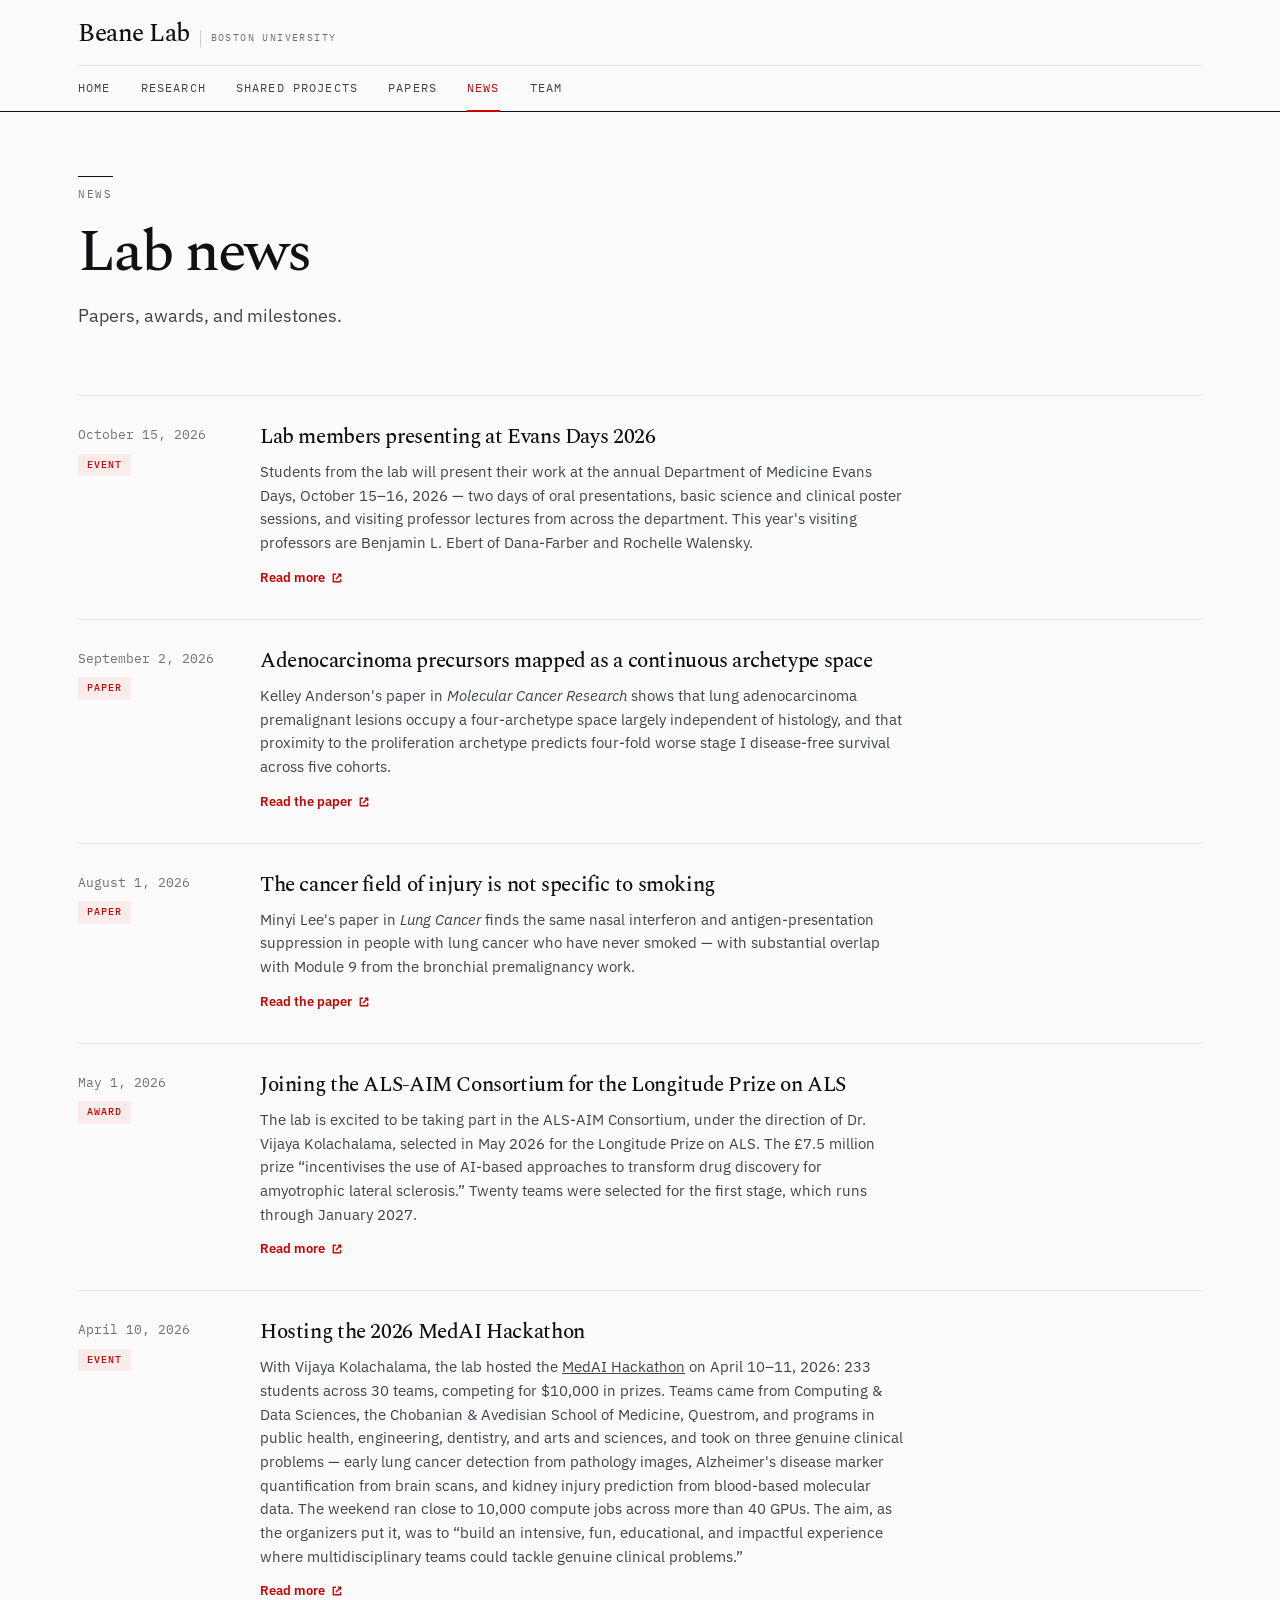
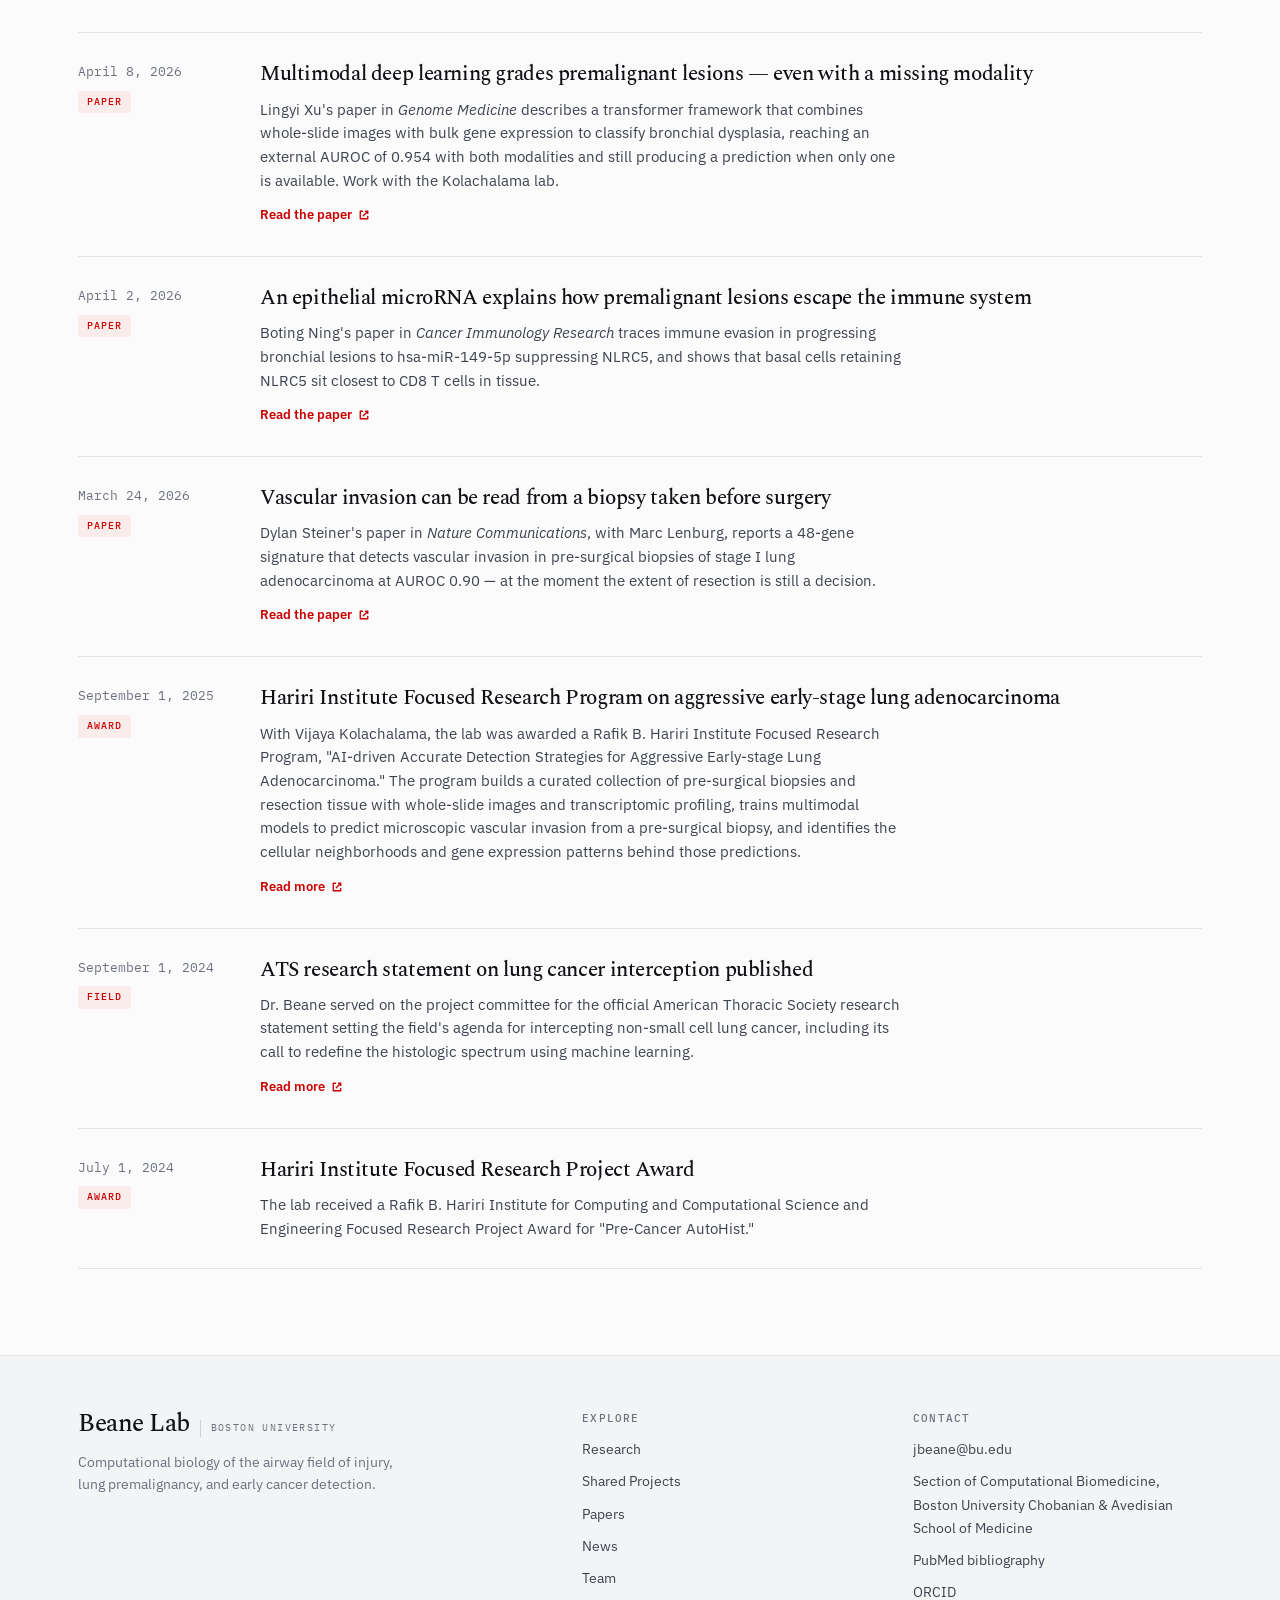
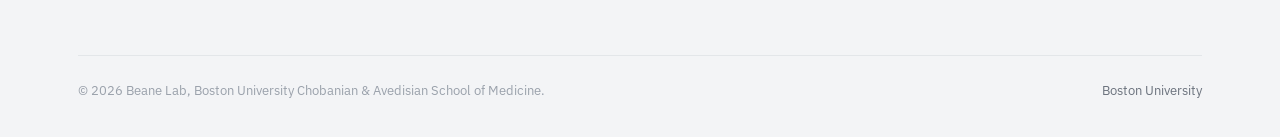
==== commit b70da125: "Add lesion fate band; remove dark mode The figure now carries both dimensions. Space: where alterati" ====
--- a/news.html
+++ b/news.html
@@ -14,10 +14,6 @@
 <link rel="preconnect" href="https://fonts.gstatic.com" crossorigin>
 <link href="https://fonts.googleapis.com/css2?family=IBM+Plex+Mono:wght@400;500&family=IBM+Plex+Sans:wght@400;500;600&family=Spectral:ital,wght@0,400;0,500;0,600;1,400;1,500&display=swap" rel="stylesheet">
 <link rel="stylesheet" href="assets/css/site.css">
-<script>
-/* set theme before first paint so there is no flash */
-(function(){try{var t=localStorage.getItem('beane-theme');if(t==='dark'||t==='light')document.documentElement.setAttribute('data-theme',t);}catch(e){}})();
-</script>
 </head>
 <body>
 <main id="main" data-page="news"></main>
--- a/assets/css/site.css
+++ b/assets/css/site.css
@@ -46,72 +46,7 @@
   --ease: cubic-bezier(.22,.61,.36,1);
 }
 
-:root:not([data-theme="light"]) {
-  color-scheme: light;
-}
-
-@media (prefers-color-scheme: dark) {
-  :root:not([data-theme="light"]) {
-    --paper:    #0D0F12;
-    --paper-2:  #14171B;
-    --paper-3:  #1D2127;
-    --card:     #13161A;
-    --ink:      #EDEFF2;
-    --ink-2:    #B4BAC3;
-    --ink-3:    #858C96;
-    --ink-4:    #5D646D;
-    --rule:     #23272D;
-    --rule-2:   #333941;
-
-    --red:      #FF5A4D;
-    --red-soft: #2A1513;
-    --red-deep: #FF8578;
-    --on-red:   #0D0F12;
-
-    --c-campbell: #B695E8;
-    --c-burks:    #9DB2C9;
-    --c-spira:    #6FB3CE;
-    --c-billatos: #A5C65A;
-    --c-mazzilli: #3FC4AC;
-    --c-kola:     #7FA6F5;
-    --c-lenburg:  #E0A24A;
-    --c-varelas:  #F07CB8;
-
-    --shadow-1: 0 1px 2px rgba(0,0,0,.4), 0 2px 8px rgba(0,0,0,.3);
-    --shadow-2: 0 2px 4px rgba(0,0,0,.45), 0 12px 32px rgba(0,0,0,.4);
-    --shadow-3: 0 4px 10px rgba(0,0,0,.5), 0 24px 56px rgba(0,0,0,.5);
-    color-scheme: dark;
-  }
-}
-
-:root[data-theme="dark"] {
-  --paper:    #0D0F12;
-  --paper-2:  #14171B;
-  --paper-3:  #1D2127;
-  --card:     #13161A;
-  --ink:      #EDEFF2;
-  --ink-2:    #B4BAC3;
-  --ink-3:    #858C96;
-  --ink-4:    #5D646D;
-  --rule:     #23272D;
-  --rule-2:   #333941;
-  --red:      #FF5A4D;
-  --red-soft: #2A1513;
-  --red-deep: #FF8578;
-  --on-red:   #0D0F12;
-  --c-campbell: #B695E8;
-    --c-burks:    #9DB2C9;
-    --c-spira:    #6FB3CE;
-    --c-billatos: #A5C65A;
-    --c-mazzilli: #3FC4AC;
-  --c-kola:     #7FA6F5;
-  --c-lenburg:  #E0A24A;
-  --c-varelas:  #F07CB8;
-  --shadow-1: 0 1px 2px rgba(0,0,0,.4), 0 2px 8px rgba(0,0,0,.3);
-  --shadow-2: 0 2px 4px rgba(0,0,0,.45), 0 12px 32px rgba(0,0,0,.4);
-  --shadow-3: 0 4px 10px rgba(0,0,0,.5), 0 24px 56px rgba(0,0,0,.5);
-  color-scheme: dark;
-}
+:root { color-scheme: light; }
 
 /* ---------- reset ---------- */
 *, *::before, *::after { box-sizing: border-box; }
@@ -822,3 +757,8 @@
   color: var(--ink-3); margin-bottom: 18px;
   padding-top: 9px; border-top: 1px solid var(--ink);
 }
+
+/* key for the field plate, in the caption rather than the drawing */
+.field-key { display: flex; flex-wrap: wrap; gap: 14px; margin-bottom: 9px; }
+.field-key i { display: inline-flex; align-items: center; gap: 6px; font-style: normal; }
+.field-key b { width: 7px; height: 7px; border-radius: 50%; display: inline-block; }
